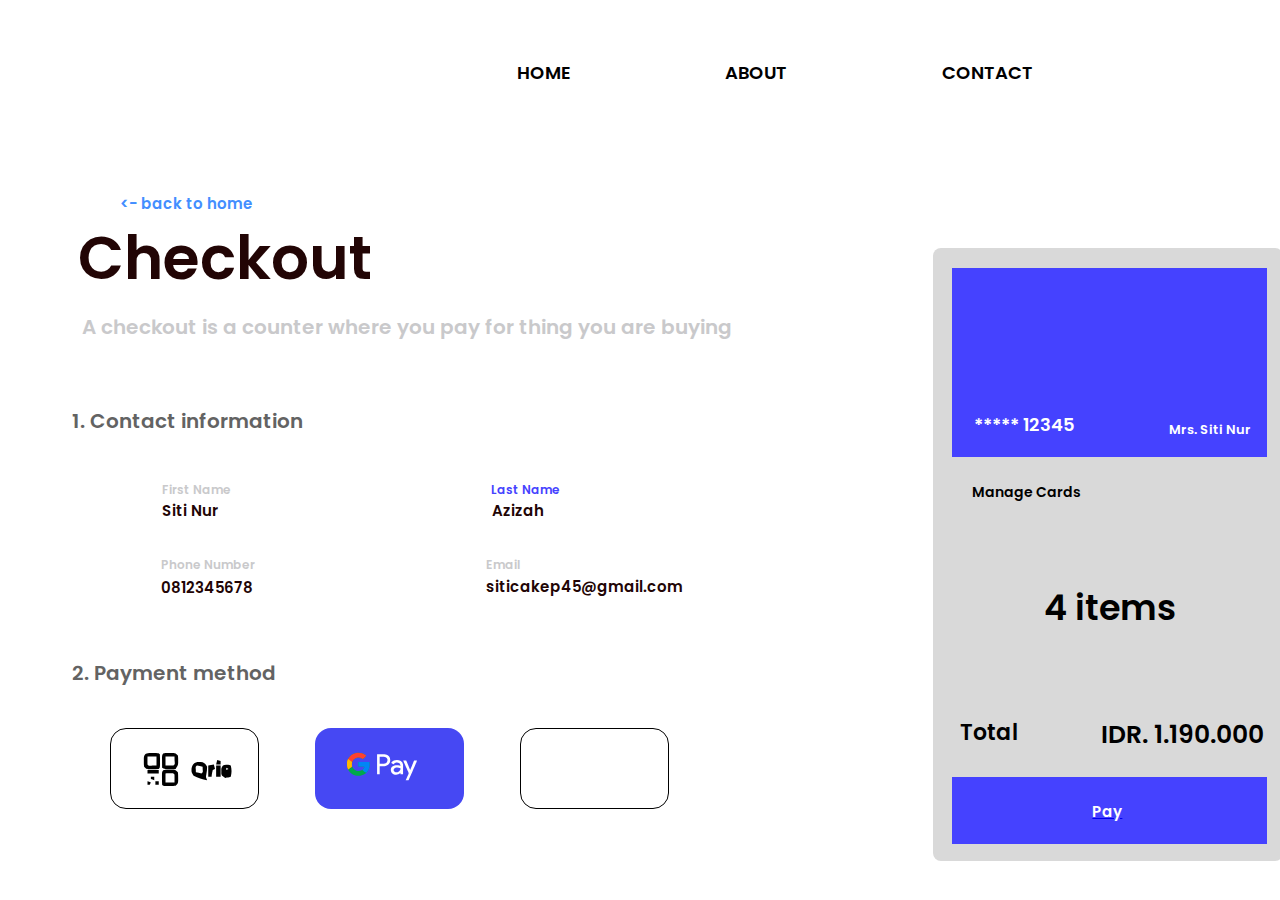
==== checkout/index.html @ f3a51b53 "epim cihuy" ====
<!DOCTYPE html>
<html lang="en">
  <head>
    <meta charset="UTF-8" />
    <meta http-equiv="X-UA-Compatible" content="IE=Edge" />
    <meta name="viewport" content="width=device-width, initial-scale=1" />
    <title>Checkout</title>
    <link rel="stylesheet" href="checkout.css" />
  </head>
  <body>
    <div class="checkout">
      <div class="container-">
        <div class="container-24">
          <div class="container-18"></div>
          <div class="home">HOME</div>
          <div class="about">ABOUT</div>
          <div class="contact">CONTACT</div>
          <div class="screenshot-20240809101410-removebg-preview-2"></div>
          <div class="log-7"></div>
        </div>
        <div class="home-1"></div>
        <div class="container-9">
          <div class="container-17">  
            <div class="checkout-1">Checkout</div>
            <div class="acheckout-is-acounter-where-you-pay-for-thing-you-are-buying">
              A checkout is a counter where you pay for thing you are buying
            </div>
            <div class="contact-information">1. Contact information</div>
            <div class="container-8">
              <div class="container-25">
                <div class="contact-1"></div>
                <div class="container-7">
                  <div class="first-name">First Name</div>
                  <span class="siti-nur"> Siti Nur </span>
                </div>
              </div>
              <div class="container-19">
                <div class="contact-2"></div>
                <div class="container-16">
                  <div class="last-name">Last Name</div>
                  <div class="container-13">
                    <span class="azizah"> Azizah </span>
                    <div class="line-7"></div>
                  </div>
                </div>
              </div>
            </div>
            <div class="container-5">
              <div class="line-5"></div>
              <div class="line-6"></div>
            </div>
            
            <div class="container-5">
              <div class="container-25">
                <div class="contact-3"></div>
                <div class="container-7">
                  <div class="phone-number">Phone Number</div>
                  <span class="siti-nur"> 0812345678 </span>
                </div>
              </div>
              <div class="container-3">
                <div class="contact-4"></div>
                <div class="container-16">
                  <div class="email">Email</div>
                  <span class="siticakep-45-gmail-com">
                    siticakep45@gmail.com
                  </span>
                </div>
              </div>
            </div>

            <div class="container-21">
              <div class="line-8"></div>
              <div class="line-9"></div>
            </div>
            <div class="payment-method">2. Payment method</div>
            <div class="container-11">
              <div class="container-10">
                <div class="scan-1"></div>
                <div class="qris"></div>
              </div>
              <div class="container-15">
                <div class="google-pay-1"></div>
              </div>
              <div class="container-12">
                <div class="apple-pay-1"></div>
              </div>
            </div>
          </div>

          <div class="container">
              <div class="group-6">
              <div class="container-20">
                <div class="chip-1"></div>
                <div class="rss-1"></div>
              </div>
              <div class="container-6">
                <div class="container-1">***** 12345</div>
                <div class="mrs-siti-nur">Mrs. Siti Nur</div>
              </div>
            </div>
            <div class="container-2">
              <span class="manage-cards"> Manage Cards </span>
              <div class="group-5">
                <div class="line-121"></div>
                <div class="line-131"></div>
                <div class="line-111"></div>
              </div>
            </div>
            <div class="line-14"></div>
            <div class="items">4 items</div>
            <div class="line-15"></div>
            <div class="container-23">
              <div class="total">Total</div>
              <span class="idr-1190000"> IDR. 1.190.000 </span>
            </div>
            <div class="group-31">
              <a href="../struk/pages/struk.html">
                <span class="pay"> Pay </span>
              </a>
              <div class="group-7">
                <div class="line-12"></div>
                <div class="line-13"></div>
                <div class="line-11"></div>
              </div>
            </div>
          </div>

        </div>
      </div>
      <a href="../dashboard/index.html">
        <span class="back-to-home"><- back to home </span>
      </a>
    </div>
  </body>
</html>
---- checkout/checkout.css ----
@font-face {
  font-family: 'poppins';
  src: url('../Poppins-SemiBold.ttf') format('truetype');
  font-weight: normal;
  font-style: normal;
}

  .checkout .home {
    margin: 22.5px 0 21.5px 300px;
    display: inline-block;
    overflow-wrap: break-word;
    font-family: 'Poppins';
    font-weight: 600;
    font-size: 18px;
    color: #000000;
  }
  .checkout .about {
    margin: 22.5px 0 21.5px 0;
    display: inline-block;
    overflow-wrap: break-word;
    font-family: 'Poppins';
    font-weight: 600;
    font-size: 18px;
    color: #000000;
  }
  .checkout .contact {
    margin: 22.5px 0 21.5px 0;
    display: inline-block;
    overflow-wrap: break-word;
    font-family: 'Poppins';
    font-weight: 600;
    font-size: 18px;
    color: #000000;
  }
  .checkout .screenshot-20240809101410-removebg-preview-2 {
    background: url('image/screenshot_20240809101410_removebg_preview_2.png') 50% / cover no-repeat  ;
    margin: 19px 0;
    width: 40px;
    height: 45px;
  }
  .checkout .log-7 {
    background: url('image/log_7.png') 50% / cover no-repeat;
    margin: 19px 0;
    width: 35px;
    height: 33px;
  }
  .checkout .container-24 {
    margin-bottom: 77px;
    display: flex;
    flex-direction: row;
    justify-content: space-between;
    width: 1353px;
    box-sizing: border-box;
  }
  .checkout .home-1 {
    background: url('image/home_1.png') 50% / cover no-repeat;
    margin: 0 27px 4px 27px;
    align-self: flex-start;
    width: 13px;
    height: 13px;
    z-index: auto;
  }
  .checkout .checkout-1 {
    position: relative;
    margin: 0 6px 9px 6px;
    display: inline-block;
    align-self: flex-start;
    overflow-wrap: break-word;
    font-family: 'Poppins';
    font-weight: 600;
    font-size: 60px;
    color: #220505;
  }
  .checkout .acheckout-is-acounter-where-you-pay-for-thing-you-are-buying {
    margin: 0 0 64px 10px;
    display: inline-block;
    overflow-wrap: break-word;
    font-family: 'Poppins';
    font-weight: 600;
    font-size: 20px;
    color: #C9C9CB;
  }
  .checkout .contact-information {
    margin-bottom: 45px;
    display: inline-block;
    align-self: flex-start;
    overflow-wrap: break-word;
    font-family: 'Poppins';
    font-weight: 600;
    font-size: 20px;
    color: #636363;
  }
  .checkout .contact-1 {
    background: url('image/contact_2.png') 50% / cover no-repeat;
    margin: 5px 15px 21px 0;
    width: 25px;
    height: 25px;
  }
  .checkout .first-name {
    display: inline-block;
    overflow-wrap: break-word;
    font-family: 'Poppins';
    font-weight: 600;
    font-size: 12px;
    color: #C9C9CB;
  }
  .checkout .siti-nur {
    margin-right: 12.7px;
    overflow-wrap: break-word;
    font-family: 'Poppins';
    font-weight: 600;
    font-size: 15px;
    color: #220505;
  }
  .checkout .container-7 {
    display: flex;
    flex-direction: column;
    align-items: center;
    box-sizing: border-box;
  }
  .checkout .container-25 {
    margin-bottom: 2px;
    display: flex;
    flex-direction: row;
    box-sizing: border-box;
  }
  .checkout .contact-2 {
    background: url('image/contact_2.png') 50% / cover no-repeat;
    margin: 5px 21px 23px 0;
    width: 25px;
    height: 25px;
  }
  .checkout .last-name {
    display: inline-block;
    overflow-wrap: break-word;
    font-family: 'Poppins';
    font-weight: 600;
    font-size: 12px;
    color: #4542FF;
  }
  .checkout .azizah {
    margin-right: 5.5px;
    overflow-wrap: break-word;
    font-family: 'Poppins';
    font-weight: 600;
    font-size: 15px;
    color: #220505;
  }
  .checkout .line-7 {
    background: #4648F3;
    margin: 5px 0;
    width: 13px;
    height: 0px;
  }
  .checkout .container-13 {
    margin-right: 8.6px;
    flex-direction: row;
    width: fit-content;
    box-sizing: border-box;
  }
  .checkout .container-16 {
    display: flex;
    flex-direction: column;
    align-items: center;
    box-sizing: border-box;
  }
  .checkout .container-19 {
    display: flex;
    flex-direction: row;
    box-sizing: border-box;
  }
  .checkout .container-8 {
    margin: 0 50px 2px 50px;
    display: flex;
    flex-direction: row;
    justify-content: space-between;
    align-self: flex-start;
    width: 437.6px;
    box-sizing: border-box;
  }
  .checkout .line-5 {
    opacity: 0.6;
    background: #000000;
    width: 271px;
    height: 0px;
  }
  .checkout .line-6 {
    background: #4648F3;
    width: 271px;
    height: 0px;
  }
  .checkout .container-5 {
    margin-top: 10px;
    margin-left: 48px;
    display: flex;
    flex-direction: row;
    justify-content: space-between;
    align-self: flex-start;
    width: 595px;
    box-sizing: border-box;
  }
  .checkout .contact-3 {
    background: url('image/contact_3.png') 50% / cover no-repeat;
    margin: 6px 16px 12px 0;
    width: 25px;
    height: 25px;
  }
  .checkout .phone-number {
    margin-bottom: 2px;
    margin-right: auto;
    display: inline-block;
    overflow-wrap: break-word;
    font-family: 'Poppins';
    font-weight: 600;
    font-size: 12px;
    color: #C9C9CB;
  }
  .checkout .container-2 {
    margin-right: auto;
    overflow-wrap: break-word;
    font-family: 'Poppins';
    font-weight: 600;
    font-size: 15px;
    color: #220505;
  }
  .checkout .container-4 {
    display: flex;
    flex-direction: column;
    align-items: center;
    box-sizing: border-box;
  }
  .checkout .container-22 {
    margin-top: 2px;
    display: flex;
    flex-direction: row;
    box-sizing: border-box;
  }
  .checkout .contact-4 {
    background: url('../assets/images/contact_4.png') 50% / cover no-repeat;
    margin: 4px 21px 13px 0;
    width: 25px;
    height: 25px;
  }
  .checkout .email {
    margin-bottom: 1px;
    display: inline-block;
    align-self: flex-start;
    overflow-wrap: break-word;
    font-family: 'Poppins';
    font-weight: 600;
    font-size: 12px;
    color: #C9C9CB;
  }
  .checkout .siticakep-45-gmail-com {
    margin-right: 5.5px;
    overflow-wrap: break-word;
    font-family: 'Poppins';
    font-weight: 600;
    font-size: 15px;
    color: #220505;
  }
  .checkout .container-14 {
    display: flex;
    flex-direction: column;
    box-sizing: border-box;
  }
  .checkout .container-3 {
    margin-right: 27px;
    display: flex;
    flex-direction: row;
    box-sizing: border-box;
  }
  .checkout .container-1 {
    margin: 0 50px 3px 50px;
    display: flex;
    justify-content: center;
    flex-direction: row;
    justify-content: space-between;
    align-self: flex-start;
    width: 565.7px;
    box-sizing: border-box;
  }
  .checkout .line-8 {
    opacity: 0.6;
    background: #000000;
    width: 271px;
    height: 0px;
  }
  .checkout .line-9 {
    opacity: 0.6;
    background: #000000;
    width: 271px;
    height: 0px;
  }
  .checkout .container-21 {
    margin: 0 38px 57px 38px;
    display: flex;
    flex-direction: row;
    justify-content: space-between;
    align-self: flex-start;
    width: 595px;
    box-sizing: border-box;
  }
  .checkout .payment-method {
    margin-bottom: 40px;
    display: inline-block;
    align-self: flex-start;
    overflow-wrap: break-word;
    font-family: 'Poppins';
    font-weight: 600;
    font-size: 20px;
    color: #636363;
  }
  .checkout .scan-1 {
    background: url('image/qris.svg') 50% / cover no-repeat;
    margin: 23px 11px 0 0;
    width: 90px;
    height: 35px;
  }
  .checkout .qris {
    margin: 27px 0 4px 0;
    display: inline-block;
    overflow-wrap: break-word;
    font-family: 'Poppins';
    font-weight: 600;
    font-size: 18px;
  }
  .checkout .container-10 {
    border-radius: 16px;
    border: 1px solid #000000;
    background: #FFFFFF;
    position: relative;
    display: flex;
    flex-direction: row;
    padding-left: 2rem;
    width: 149px;
    box-sizing: border-box;
  }
  .checkout .google-pay-1 {
    background: url('image/gpay.svg') 50% / cover no-repeat;
    width: 70px;
    height: 29px;
  }
  .checkout .container-15 {
    border-radius: 16px;
    background: #4648F3;
    position: relative;
    display: flex;
    padding-left: 2rem;
    padding-top: 1.5rem;
    width: 149px;
    height: 81px;
    box-sizing: border-box;
  }
  .checkout .apple-pay-1 {
    background: url('') 50% / cover no-repeat;
    width: 74px;
    height: 34px;
  }
  .checkout .container-12 {
    border-radius: 16px;
    border: 1px solid #000000;
    background: #FFFFFF;
    position: relative;
    display: flex;
    padding-left: 2rem;
    padding-top: 1.5rem;
    width: 149px;
    height: 81px;
    box-sizing: border-box;
  }
  .checkout .container-11 {
    margin: 0 38px;
    display: flex;
    flex-direction: row;
    align-self: flex-start;
    column-gap: 56px;
    width: 559px;
    box-sizing: border-box;
  }
  .checkout .container-17 {
    margin: 0 190.4px 52px 0;
    display: flex;
    flex-direction: column;
    box-sizing: border-box;
  }
  .checkout .chip-1 {
    background: url('../assets/images/chip_1.png') 50% / cover no-repeat;
    width: 39px;
    height: 34px;
  }
  .checkout .rss-1 {
    background: url('../assets/images/rss_1.png') 50% / cover no-repeat;
    transform: rotate(49.364deg);
    margin: 6px 0 5.1px 0;
    width: 16.7px;
    height: 15.6px;
  }
  .checkout .container-20 {
    margin-bottom: 92.5px;
    display: flex;  
    flex-direction: row;
    justify-content: space-between;
    width: 285.7px;
    box-sizing: border-box;
  }
  .checkout .container-1 {
    margin: 0 13.5px 2.5px 0;
    display: inline-block;
    width: 145px;
    overflow-wrap: break-word;
    font-family: 'Poppins';
    font-weight: 600;
    font-size: 18px;
    color: #FFFFFF;
  }
  .checkout .mrs-siti-nur {
    margin-top: 9.5px;
    display: inline-block;
    overflow-wrap: break-word;
    font-family: 'Poppins';
    font-weight: 600;
    font-size: 13px;
    color: #FFFFFF;
  }
  .checkout .container-6 {
    margin: 0 6.6px 0 2px;
    display: flex;
    flex-direction: row;
    justify-content: space-between;
    width: 277.2px;
    box-sizing: border-box;
  }
  .checkout .group-6 {
    background: #4542FF;
    position: relative;
    margin-bottom: 24.5px;
    display: flex;
    flex-direction: column;
    align-items: center;
    padding: 16px 11.3px 17px 21px;
    width: 315px;
    box-sizing: border-box;
  }
  .checkout .manage-cards {
    margin-right: 10.5px;
    width: 145px;
    overflow-wrap: break-word;
    font-family: 'Poppins';
    font-weight: 600;
    font-size: 14px;
    color: #000000;
  }
  .checkout .line-121 {
    background: #000000;
    transform: rotate(29.745deg);
    margin: 0 0 2px 7px;
    width: 8.1px;
    height: 0px;
  }
  .checkout .line-131 {
    background: #000000;
    transform: rotate(150.255deg);
    margin: 0 0px 0 7px;
    width: 8.1px;
    height: 0px;
  }
  .checkout .line-111 {
    background: #000000;
    margin-right: 0px;
    width: 14px;
    height: 0px;
  }
  .checkout .group-5 {
    margin: 8.5px 0 7.5px 0;
    display: flex;
    flex-direction: column;
    align-items: center;
    width: 14px;
    height: fit-content;
    box-sizing: border-box;
  }
  .checkout .container-2 {
    margin: 0 15px 19.5px 15px;
    display: flex;
    flex-direction: row;
    justify-content: space-between;
    width: 280px;
    box-sizing: border-box;
  }
  .checkout .line-14 {
    background: #B8A8A8;
    margin: 0 15px 58.5px 18px;
    width: 285px;
    height: 0px;
  }
  .checkout .items {
    margin: 0 0 62.5px 4.7px;
    display: inline-block;
    align-self: center;
    overflow-wrap: break-word;
    font-family: 'Poppins';
    font-weight: 500;
    font-size: 35px;
    color: #000000;
  }
  .checkout .line-15 {
    background: #B8A8A8;
    margin: 0 15px 20px 18px;
    width: 285px;
    height: 0px;
  }
  .checkout .total {
    display: flex;
    width: 140px;
    overflow-wrap: break-word;
    font-family: 'Poppins';
    font-weight: 600;
    font-size: 22px;
    color: #000000;
  }
  .checkout .idr-1190000 {
    overflow-wrap: break-word;
    font-family: 'Poppins';
    font-weight: 500;
    font-size: 25px;
    color: #000000;
  }
  .checkout .container-23 {
    margin: 0 3.8px 23px 11px;
    display: flex;
    flex-direction: row;
    justify-content: space-between;
    width: 303.2px;
    box-sizing: border-box;
  }
  .checkout .pay {
    margin-left: 111px;
    margin-right: 10.5px;
    width: 30px;
    overflow-wrap: break-word;
    font-family: 'Poppins';
    font-weight: 600;
    font-size: 15px;
    color: #FFFFFF;
  }
  .checkout .line-12 {
    background: #FFFFFF;
    transform: rotate(29.745deg);
    margin: 0 0 2px 7px;
    width: 8.1px;
    height: 0px;
  }
  .checkout .line-13 {
    background: #FFFFFF;
    transform: rotate(150.255deg);
    margin: 0 0px 0 7px;
    width: 8.1px;
    height: 0px;
  }
  .checkout .line-11 {
    background: #FFFFFF;
    margin-right: 0px;
    width: 14px;
    height: 0px;
  }
  .checkout .group-7 {
    margin: 8.5px 0 7.5px 0;
    display: flex;
    flex-direction: column;
    align-items: center;
    width: 14px;
    height: fit-content;
    box-sizing: border-box;
  }
  .checkout .group-31 {
    background: #4542FF;
    position: relative;
    display: flex;
    flex-direction: row;
    justify-content: space-between;
    padding: 22.5px 0 21.5px 29px;
    width: 315px;
    box-sizing: border-box;
  }
  .checkout .container {
    border-radius: 8px;
    background: #D9D9D9;
    position: relative;
    margin-top: 35px; 
    display: flex;
    flex-direction: column;
    align-items: flex-end;
    padding: 20px 16px 17px 16px;
    width: 350px;
    height: fit-content;
    box-sizing: border-box;
  }
  .checkout .container-9 {
    margin: 0 90px 0 9px;
    display: flex;
    flex-direction: row;
    width: fit-content;
    box-sizing: border-box;
  }
  .checkout .container-18 {
    position: relative;
    display: flex;
    flex-direction: column;
    box-sizing: border-box;
  }
  .checkout .back-to-home {
    position: absolute;
    left: 120px;
    top: 192px;
    overflow-wrap: break-word;
    font-family: 'Poppins';
    font-weight: 600;
    font-size: 15px;
    color: #438EFF;
  }
  .checkout {
    background: #FFFFFF;
    display: flex;
    padding: 28px 32px 0 55px;
    width: 1440px;
    box-sizing: border-box; 
  }
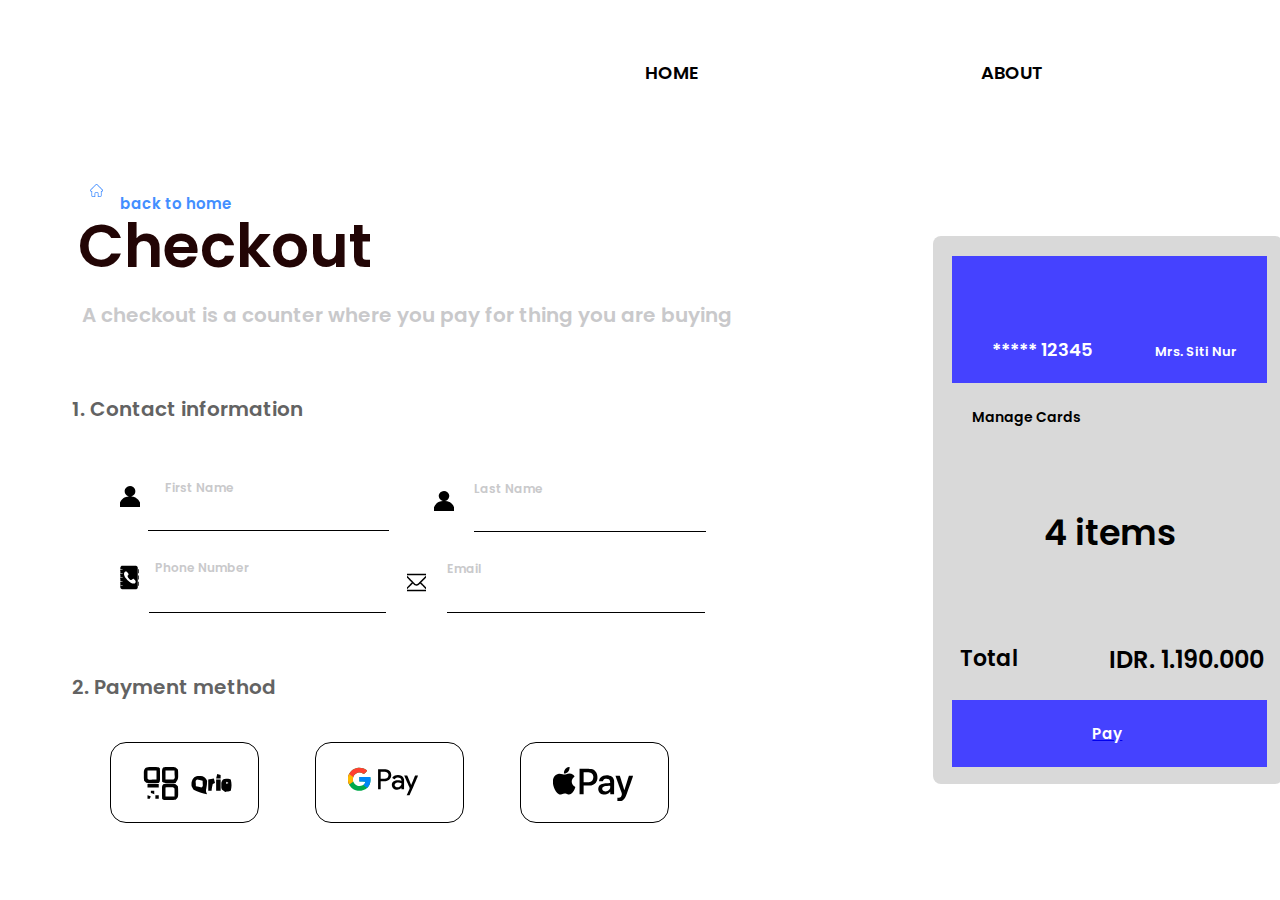
==== commit 894d9ff8: "Co-authored-by: SutaMhry <SutaMhry@users.noreply.github.com>" ====
--- a/checkout/index.html
+++ b/checkout/index.html
@@ -15,8 +15,6 @@
           <div class="home">HOME</div>
           <div class="about">ABOUT</div>
           <div class="contact">CONTACT</div>
-          <div class="screenshot-20240809101410-removebg-preview-2"></div>
-          <div class="log-7"></div>
         </div>
         <div class="home-1"></div>
         <div class="container-9">
@@ -25,25 +23,27 @@
             <div class="acheckout-is-acounter-where-you-pay-for-thing-you-are-buying">
               A checkout is a counter where you pay for thing you are buying
             </div>
-            <div class="contact-information">1. Contact information</div>
+           <div class="contact-information">1. Contact information</div>
             <div class="container-8">
               <div class="container-25">
-                <div class="contact-1"></div>
+                <div class="contact-1"></div> 
                 <div class="container-7">
                   <div class="first-name">First Name</div>
-                  <span class="siti-nur"> Siti Nur </span>
+                  <input type="text" class="siti-nur" oninput="changeLabelColor(this)" />
                 </div>
-              </div>
-              <div class="container-19">
-                <div class="contact-2"></div>
-                <div class="container-16">
-                  <div class="last-name">Last Name</div>
-                  <div class="container-13">
-                    <span class="azizah"> Azizah </span>
-                    <div class="line-7"></div>
+
+                <div class="container-19">
+                  <div class="contact-2"></div>
+                  <div class="container-16">
+                    <div class="last-name">Last Name</div>
+                    <div class="container-13">
+                      <input type="text" class="azizah" oninput="changeLabelColor(this)" />
+                      <div class="line-7"></div>
+                    </div>
                   </div>
                 </div>
               </div>
+
             </div>
             <div class="container-5">
               <div class="line-5"></div>
@@ -55,16 +55,14 @@
                 <div class="contact-3"></div>
                 <div class="container-7">
                   <div class="phone-number">Phone Number</div>
-                  <span class="siti-nur"> 0812345678 </span>
+                  <input type="text" class="siti-nur" oninput="changeLabelColor(this)" />
                 </div>
               </div>
               <div class="container-3">
                 <div class="contact-4"></div>
                 <div class="container-16">
                   <div class="email">Email</div>
-                  <span class="siticakep-45-gmail-com">
-                    siticakep45@gmail.com
-                  </span>
+                  <input type="text" class="siticakep-45-gmail-com" oninput="changeLabelColor(this)" />
                 </div>
               </div>
             </div>
@@ -129,8 +127,18 @@
         </div>
       </div>
       <a href="../dashboard/index.html">
-        <span class="back-to-home"><- back to home </span>
+        <span class="back-to-home">back to home </span>
       </a>
     </div>
+
+    <script>
+      function changeLabelColor(input) {
+        if (input.value.trim() !=="") {
+          input.previousElementSibling.classList.add("inputsiti");
+        } else {
+          input.previousElementSibling.classList.remove("inputsiti");
+        }
+      }
+    </script>
   </body>
 </html>
--- a/checkout/checkout.css
+++ b/checkout/checkout.css
@@ -32,18 +32,7 @@
     font-size: 18px;
     color: #000000;
   }
-  .checkout .screenshot-20240809101410-removebg-preview-2 {
-    background: url('image/screenshot_20240809101410_removebg_preview_2.png') 50% / cover no-repeat  ;
-    margin: 19px 0;
-    width: 40px;
-    height: 45px;
-  }
-  .checkout .log-7 {
-    background: url('image/log_7.png') 50% / cover no-repeat;
-    margin: 19px 0;
-    width: 35px;
-    height: 33px;
-  }
+
   .checkout .container-24 {
     margin-bottom: 77px;
     display: flex;
@@ -53,7 +42,7 @@
     box-sizing: border-box;
   }
   .checkout .home-1 {
-    background: url('image/home_1.png') 50% / cover no-repeat;
+    background: url('image/backtohome.svg') 50% / cover no-repeat;
     margin: 0 27px 4px 27px;
     align-self: flex-start;
     width: 13px;
@@ -91,7 +80,7 @@
     color: #636363;
   }
   .checkout .contact-1 {
-    background: url('image/contact_2.png') 50% / cover no-repeat;
+    background: url('image/contact.svg') 50% / cover no-repeat;
     margin: 5px 15px 21px 0;
     width: 25px;
     height: 25px;
@@ -103,6 +92,8 @@
     font-weight: 600;
     font-size: 12px;
     color: #C9C9CB;
+    margin-right: 100px;
+    padding-right: 50px;
   }
   .checkout .siti-nur {
     margin-right: 12.7px;
@@ -113,6 +104,7 @@
     color: #220505;
   }
   .checkout .container-7 {
+    margin-right: 1;
     display: flex;
     flex-direction: column;
     align-items: center;
@@ -125,21 +117,22 @@
     box-sizing: border-box;
   }
   .checkout .contact-2 {
-    background: url('image/contact_2.png') 50% / cover no-repeat;
-    margin: 5px 21px 23px 0;
+    background: url('image/contact.svg') 50% / cover no-repeat;
+    margin: 10px 20px 23px 10px;
     width: 25px;
-    height: 25px;
+    height: 24px;
   }
   .checkout .last-name {
+    margin-right: 110px;
     display: inline-block;
     overflow-wrap: break-word;
     font-family: 'Poppins';
     font-weight: 600;
     font-size: 12px;
-    color: #4542FF;
+    color: #C9C9CB;
   }
   .checkout .azizah {
-    margin-right: 5.5px;
+    margin-right: 12.7px;
     overflow-wrap: break-word;
     font-family: 'Poppins';
     font-weight: 600;
@@ -159,23 +152,25 @@
     box-sizing: border-box;
   }
   .checkout .container-16 {
-    display: flex;
+    /* display: flex; */
     flex-direction: column;
     align-items: center;
     box-sizing: border-box;
   }
   .checkout .container-19 {
+    margin-left: 29px;
     display: flex;
     flex-direction: row;
     box-sizing: border-box;
   }
   .checkout .container-8 {
-    margin: 0 50px 2px 50px;
-    display: flex;
-    flex-direction: row;
-    justify-content: space-between;
-    align-self: flex-start;
-    width: 437.6px;
+    margin-top: 10px;
+    margin-left: 48px;
+    display: flex;
+    flex-direction: row;
+    justify-content: space-between;
+    align-self: flex-start;
+    width: 595px;
     box-sizing: border-box;
   }
   .checkout .line-5 {
@@ -200,7 +195,7 @@
     box-sizing: border-box;
   }
   .checkout .contact-3 {
-    background: url('image/contact_3.png') 50% / cover no-repeat;
+    background: url('image/phone-book.svg') 50% / cover no-repeat;
     margin: 6px 16px 12px 0;
     width: 25px;
     height: 25px;
@@ -236,8 +231,8 @@
     box-sizing: border-box;
   }
   .checkout .contact-4 {
-    background: url('../assets/images/contact_4.png') 50% / cover no-repeat;
-    margin: 4px 21px 13px 0;
+    background: url('image/mail.svg') 50% / cover no-repeat;
+    margin: 11px 21px 13px 15px;
     width: 25px;
     height: 25px;
   }
@@ -265,7 +260,7 @@
     box-sizing: border-box;
   }
   .checkout .container-3 {
-    margin-right: 27px;
+    margin-right: 10px;
     display: flex;
     flex-direction: row;
     box-sizing: border-box;
@@ -343,7 +338,7 @@
   }
   .checkout .container-15 {
     border-radius: 16px;
-    background: #4648F3;
+    border: 1px solid #000000;
     position: relative;
     display: flex;
     padding-left: 2rem;
@@ -353,8 +348,8 @@
     box-sizing: border-box;
   }
   .checkout .apple-pay-1 {
-    background: url('') 50% / cover no-repeat;
-    width: 74px;
+    background: url('image/applepay.svg') 50% / cover no-repeat;
+    width: 80px;
     height: 34px;
   }
   .checkout .container-12 {
@@ -396,14 +391,7 @@
     width: 16.7px;
     height: 15.6px;
   }
-  .checkout .container-20 {
-    margin-bottom: 92.5px;
-    display: flex;  
-    flex-direction: row;
-    justify-content: space-between;
-    width: 285.7px;
-    box-sizing: border-box;
-  }
+
   .checkout .container-1 {
     margin: 0 13.5px 2.5px 0;
     display: inline-block;
@@ -423,14 +411,7 @@
     font-size: 13px;
     color: #FFFFFF;
   }
-  .checkout .container-6 {
-    margin: 0 6.6px 0 2px;
-    display: flex;
-    flex-direction: row;
-    justify-content: space-between;
-    width: 277.2px;
-    box-sizing: border-box;
-  }
+
   .checkout .group-6 {
     background: #4542FF;
     position: relative;
@@ -523,7 +504,7 @@
     overflow-wrap: break-word;
     font-family: 'Poppins';
     font-weight: 500;
-    font-size: 25px;
+    font-size: 24px;
     color: #000000;
   }
   .checkout .container-23 {
@@ -610,6 +591,7 @@
     box-sizing: border-box;
   }
   .checkout .back-to-home {
+
     position: absolute;
     left: 120px;
     top: 192px;
@@ -627,4 +609,41 @@
     box-sizing: border-box; 
   }
 
-  +  .backk {
+
+    width: 10px;
+  }
+
+  input {
+    border: none;
+    border-bottom: 1px solid black;
+    padding: 5px 0;
+    font-size: 16px;
+    outline: none;
+    width: 100%;
+  }
+
+  input:focus {
+    border-bottom-color: #438EFF;
+  }
+
+  input:valid {
+    color: #438EFF;
+  }
+
+  .inputsiti {
+    color: #438EFF;
+  }
+
+
+  .container-11 .container-10,
+  .container-11 .container-15,
+  .container-11 .container-12 {
+     transition: background-color 0.3s ease;
+  }       
+
+  .container-11 .container-10:hover,
+        .container-11 .container-15:hover,
+        .container-11 .container-12:hover {
+            background-color: red; 
+        }
